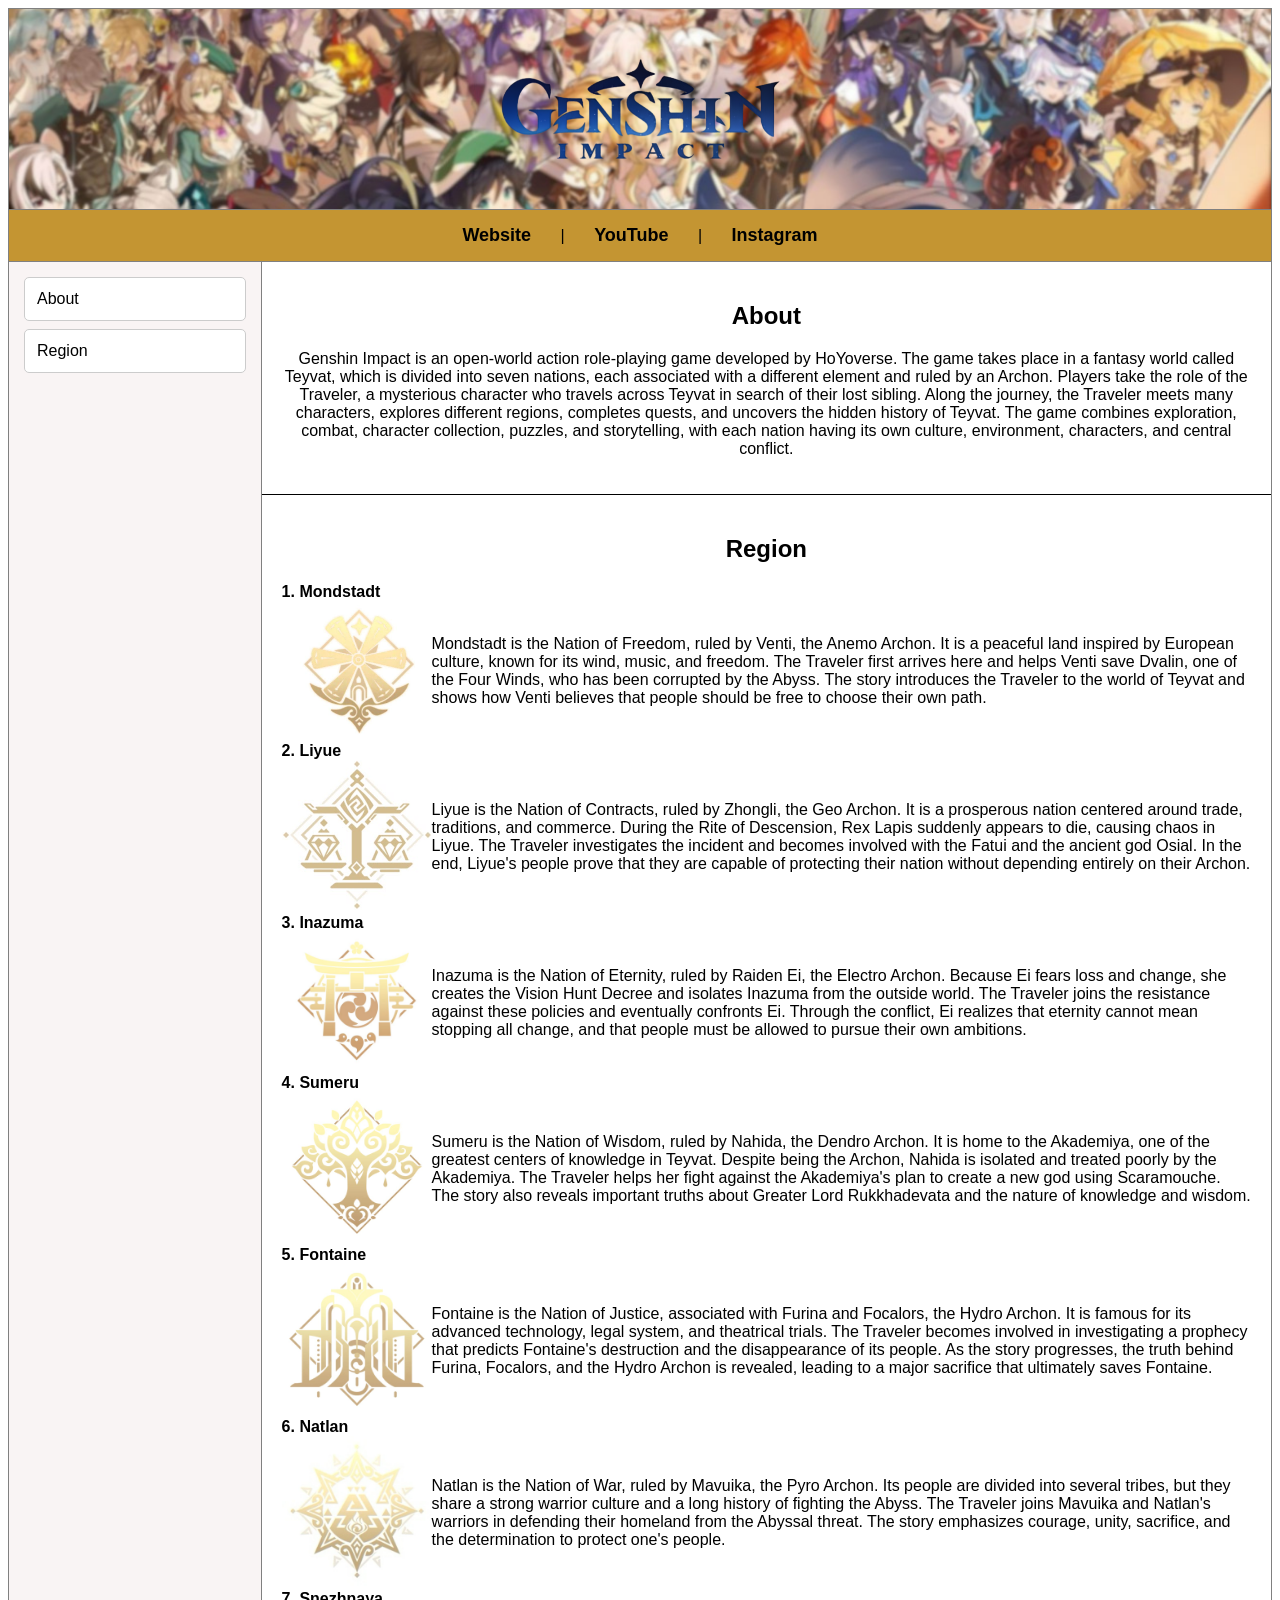
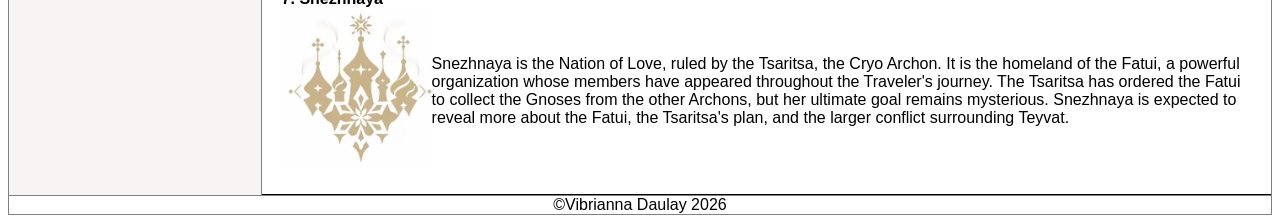
==== index.html @ b687a900 "Add files via upload" ====
<!DOCTYPE html>
<html lang="en">
<head>
    <meta charset="UTF-8">
    <meta name="viewport" content="width=device-width, initial-scale=1.0">
    <title>Tugas 1 Pemrograman Web</title>
    <style>
        body{font-family: Arial, Helvetica, sans-serif;}
        table {
            width: 100%;
            border-collapse: collapse;
        }

        td {
            padding: 0;
        }

        .header img {
            width: 100%;
            height: 200px;
            object-fit: cover;
            display: block;
        }

        .menu {
            background-color: #c49532;
            text-align: center;
            padding: 15px;
        }

        .menu a {
            color: #000000;
            text-decoration: none;
            font-weight: bold;
            margin: 0 25px;
            font-size: 18px;
        }

        .menu a:hover {
            color: #0062ff;
        }

        .sidebar {
            background-color: #f9f4f4;
            padding: 15px;
            vertical-align: top;
        }

        .sidebar h3 {
            text-align: center;
            margin-top: 0;
        }

        .sidebar a {
            display: block;
            padding: 12px;
            margin-bottom: 8px;
            color: black;
            text-decoration: none;
            background-color: white;
            border: 1px solid #cccccc;
            border-radius: 5px;
        }

        .sidebar a:hover {
            background-color: #dddddd;
        }

        ul {
            list-style-type: none;
            padding: 0;
            margin: 0;
        }

        .content {
            padding: 0;
            vertical-align: top;
        }

        .content-section {
            padding: 20px;
            border-bottom: 1px solid #000000;
        }

        .content-section h3 {
            margin-top: 0;
        }
    </style>
</head>

<body>
    <table border="1">

        <!-- header -->
        <tr>
            <td colspan="2" align="center" class="header">
                <img src="gambar/Untitled design (7).png" alt="Genshin chara" width="100%">
            </td>
        </tr>

        <!-- main menu -->
        <tr>
            <td colspan="2" align="center" class="menu">
                <a href ="https://genshin.hoyoverse.com">Website</a> |
                <a href ="https://www.youtube.com/@GenshinImpact">YouTube</a> |
                <a href="https://www.instagram.com/genshinimpact/">Instagram</a>
            </td>
        </tr>

        <!-- side bar -->
        <tr>
            <td width="20%" class="sidebar" valign="top">
                <ul>
                    <li><a href="#About">About</a></li>
                    <li><a href="#Region">Region</a></li>
                </ul>
            </td>

        <!-- content -->
            <td width="80%" class="content">
                <div class="content-section">
                <h2 id="About" align="center">About</h2>
                <p align="center">Genshin Impact is an open-world action role-playing game developed by HoYoverse.
                    The game takes place in a fantasy world called Teyvat, which is divided into seven nations,
                    each associated with a different element and ruled by an Archon. Players take the role of the Traveler,
                    a mysterious character who travels across Teyvat in search of their lost sibling. Along the journey,
                    the Traveler meets many characters, explores different regions, completes quests, and uncovers the hidden history of Teyvat.
                    The game combines exploration, combat, character collection, puzzles, and storytelling, with each nation having its own culture,
                    environment, characters, and central conflict.</p></div>

                <div class="content-section">
                <h2 id="Region" align="center">Region</h2>
                <table>
                    <tr><td colspan="2"><b>1. Mondstadt</b></td></tr>
                <tr><td><img src="gambar/mondstadt.jpeg" width="150"></td>
                <td>Mondstadt is the Nation of Freedom, ruled by Venti, the Anemo Archon. It is a peaceful land inspired by European culture, known for its wind, music, and freedom.
                The Traveler first arrives here and helps Venti save Dvalin, one of the Four Winds, who has been corrupted by the Abyss.
                The story introduces the Traveler to the world of Teyvat and shows how Venti believes that people should be free to choose their own path.</td></tr>
                    
                    <tr><td colspan="2"><b>2. Liyue</b></td></tr>
                <tr><td><img src="gambar/Discuss Everything About Genshin Impact Wiki ____.jpeg" width="150"></td>
                <td>Liyue is the Nation of Contracts, ruled by Zhongli, the Geo Archon. It is a prosperous nation centered around trade, traditions, and commerce. 
                During the Rite of Descension, Rex Lapis suddenly appears to die, causing chaos in Liyue. The Traveler investigates the incident and becomes involved with the Fatui and the ancient god Osial. 
                In the end, Liyue's people prove that they are capable of protecting their nation without depending entirely on their Archon.</td></tr>

                    <tr><td colspan="2"><b>3. Inazuma</b></td></tr>
                <tr><td><img src="gambar/Inazuma.jpeg" width="150"></td>
                <td>Inazuma is the Nation of Eternity, ruled by Raiden Ei, the Electro Archon. Because Ei fears loss and change, she creates the Vision Hunt Decree and isolates
                Inazuma from the outside world. The Traveler joins the resistance against these policies and eventually confronts Ei. Through the conflict, Ei realizes that eternity cannot mean stopping
                all change, and that people must be allowed to pursue their own ambitions.</td></tr>

                    <tr><td colspan="2"><b>4. Sumeru</b></td></tr>
                <tr><td><img src="gambar/Иконка Сумеру.jpeg" width="150"></td>
                <td>Sumeru is the Nation of Wisdom, ruled by Nahida, the Dendro Archon. It is home to the Akademiya, one of the greatest centers of knowledge in Teyvat. 
                Despite being the Archon, Nahida is isolated and treated poorly by the Akademiya. The Traveler helps her fight against the Akademiya's plan to create a new god using Scaramouche. 
                The story also reveals important truths about Greater Lord Rukkhadevata and the nature of knowledge and wisdom.</td></tr>

                    <tr><td colspan="2"><b>5. Fontaine</b></td></tr>
                <tr><td><img src="gambar/fontaine icon.jpeg" width="150"></td>
                <td>Fontaine is the Nation of Justice, associated with Furina and Focalors, the Hydro Archon. It is famous for its advanced technology, legal system, and theatrical trials. 
                The Traveler becomes involved in investigating a prophecy that predicts Fontaine's destruction and the disappearance of its people. As the story progresses, the truth behind Furina, Focalors, and 
                the Hydro Archon is revealed, leading to a major sacrifice that ultimately saves Fontaine.</td></tr>

                    <tr><td colspan="2"><b>6. Natlan</b></td></tr>
                <tr><td><img src="gambar/natlan icon.jpeg" width="150"></td>
                <td>Natlan is the Nation of War, ruled by Mavuika, the Pyro Archon. Its people are divided into several tribes, but they share a strong warrior culture and a long 
                history of fighting the Abyss. The Traveler joins Mavuika and Natlan's warriors in defending their homeland from the Abyssal threat. The story emphasizes courage, unity, sacrifice, and the determination 
                to protect one's people.</td></tr>

                    <tr><td colspan="2"><b>7. Snezhnaya</b></td></tr>
                <tr><td><img src="gambar/иконка снежной.jpeg" width="150"></td>
                <td>Snezhnaya is the Nation of Love, ruled by the Tsaritsa, the Cryo Archon. It is the homeland of the Fatui, a powerful organization whose members have appeared throughout the Traveler's journey.
                The Tsaritsa has ordered the Fatui to collect the Gnoses from the other Archons, but her ultimate goal remains mysterious. Snezhnaya is expected to reveal more about the Fatui, the Tsaritsa's plan, and the larger conflict
                surrounding Teyvat.</td></tr>
                </table></div>

        <!-- footer -->
         <tr>
            <td colspan="2" align="center">&copy;Vibrianna Daulay 2026</td>
        </tr>
    </table>
</body>
</html>
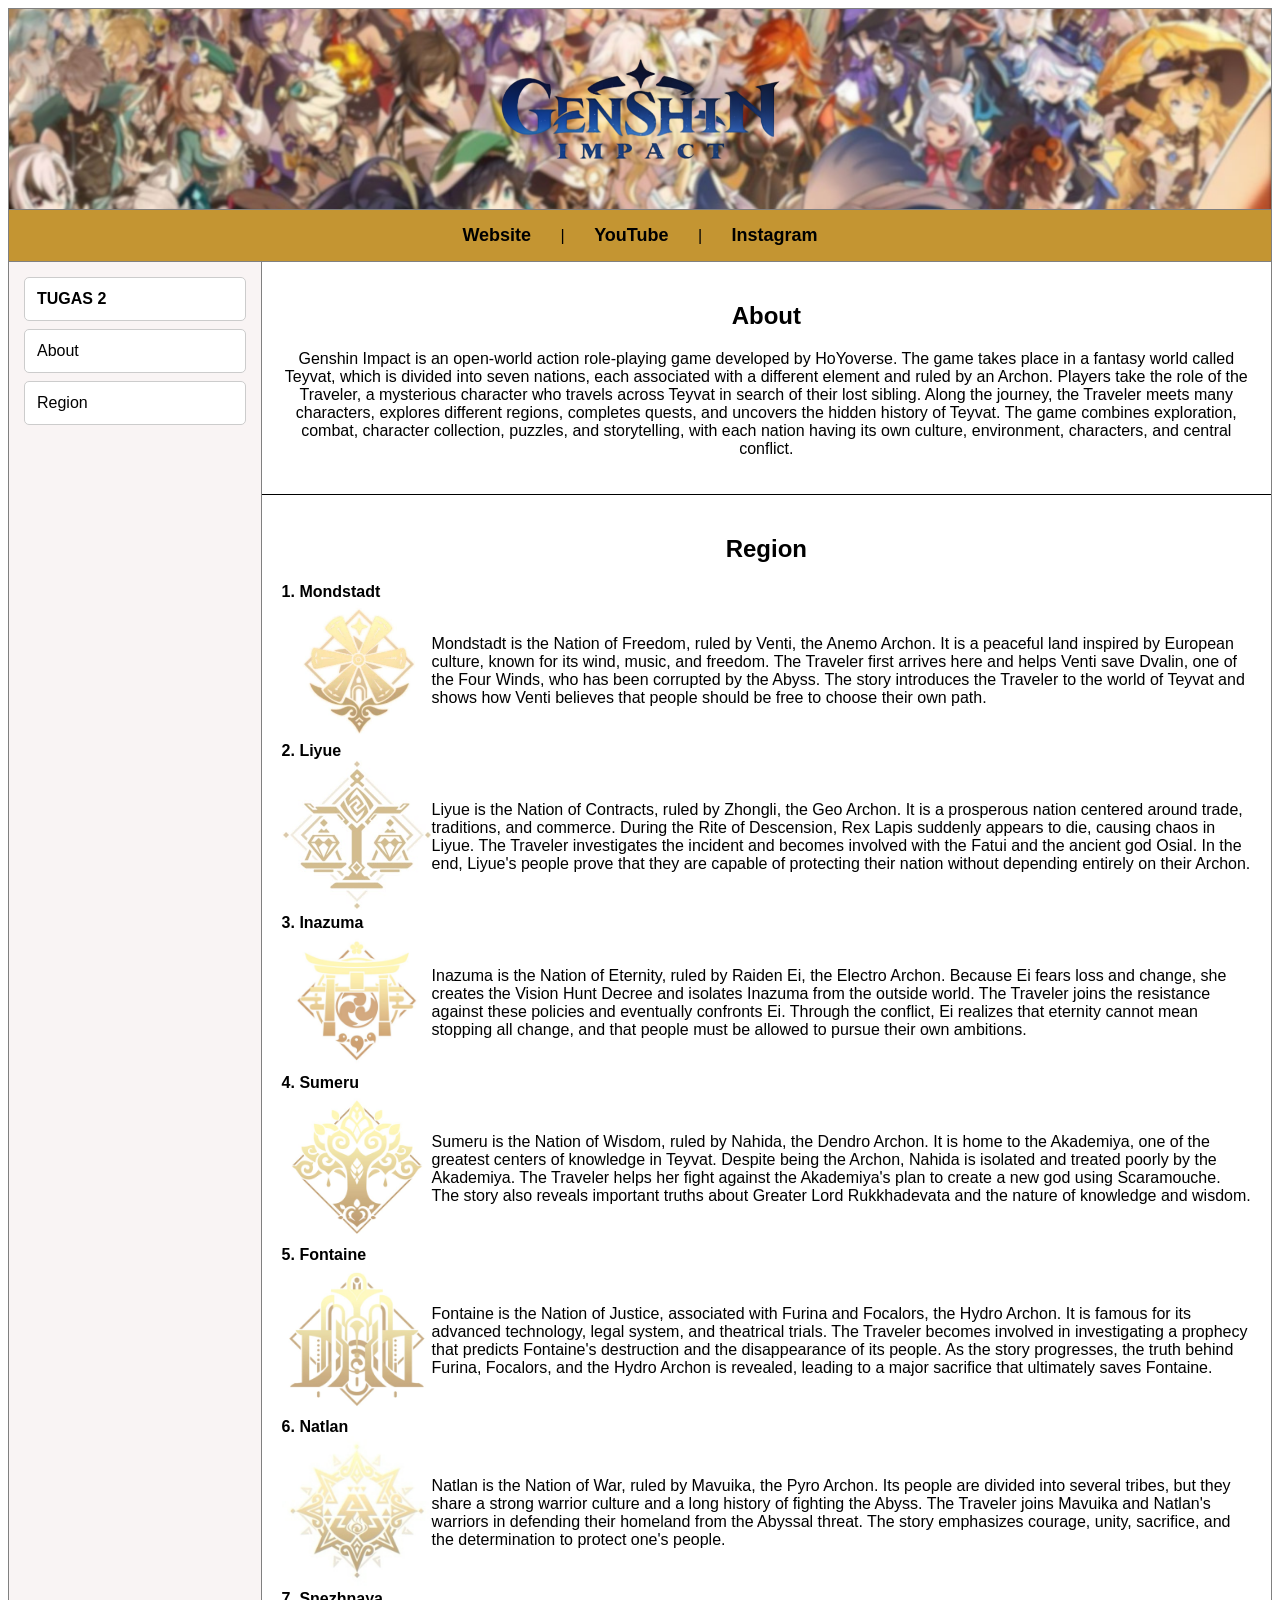
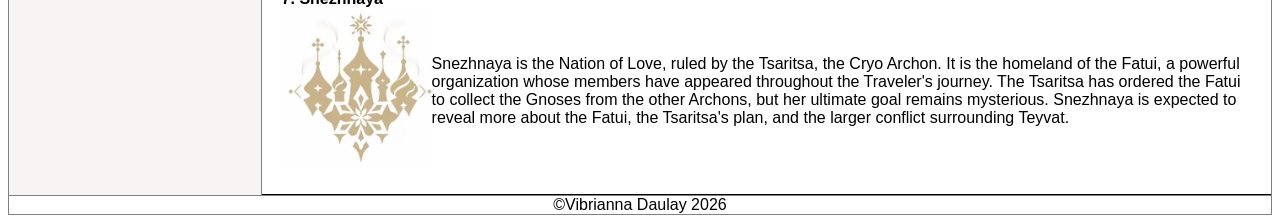
==== commit 69a301ee: "Update index.html" ====
--- a/index.html
+++ b/index.html
@@ -111,6 +111,7 @@
         <tr>
             <td width="20%" class="sidebar" valign="top">
                 <ul>
+                    <li><b><a href="tugas2.html">TUGAS 2</a></b></li>
                     <li><a href="#About">About</a></li>
                     <li><a href="#Region">Region</a></li>
                 </ul>
@@ -180,4 +181,4 @@
         </tr>
     </table>
 </body>
-</html>+</html>
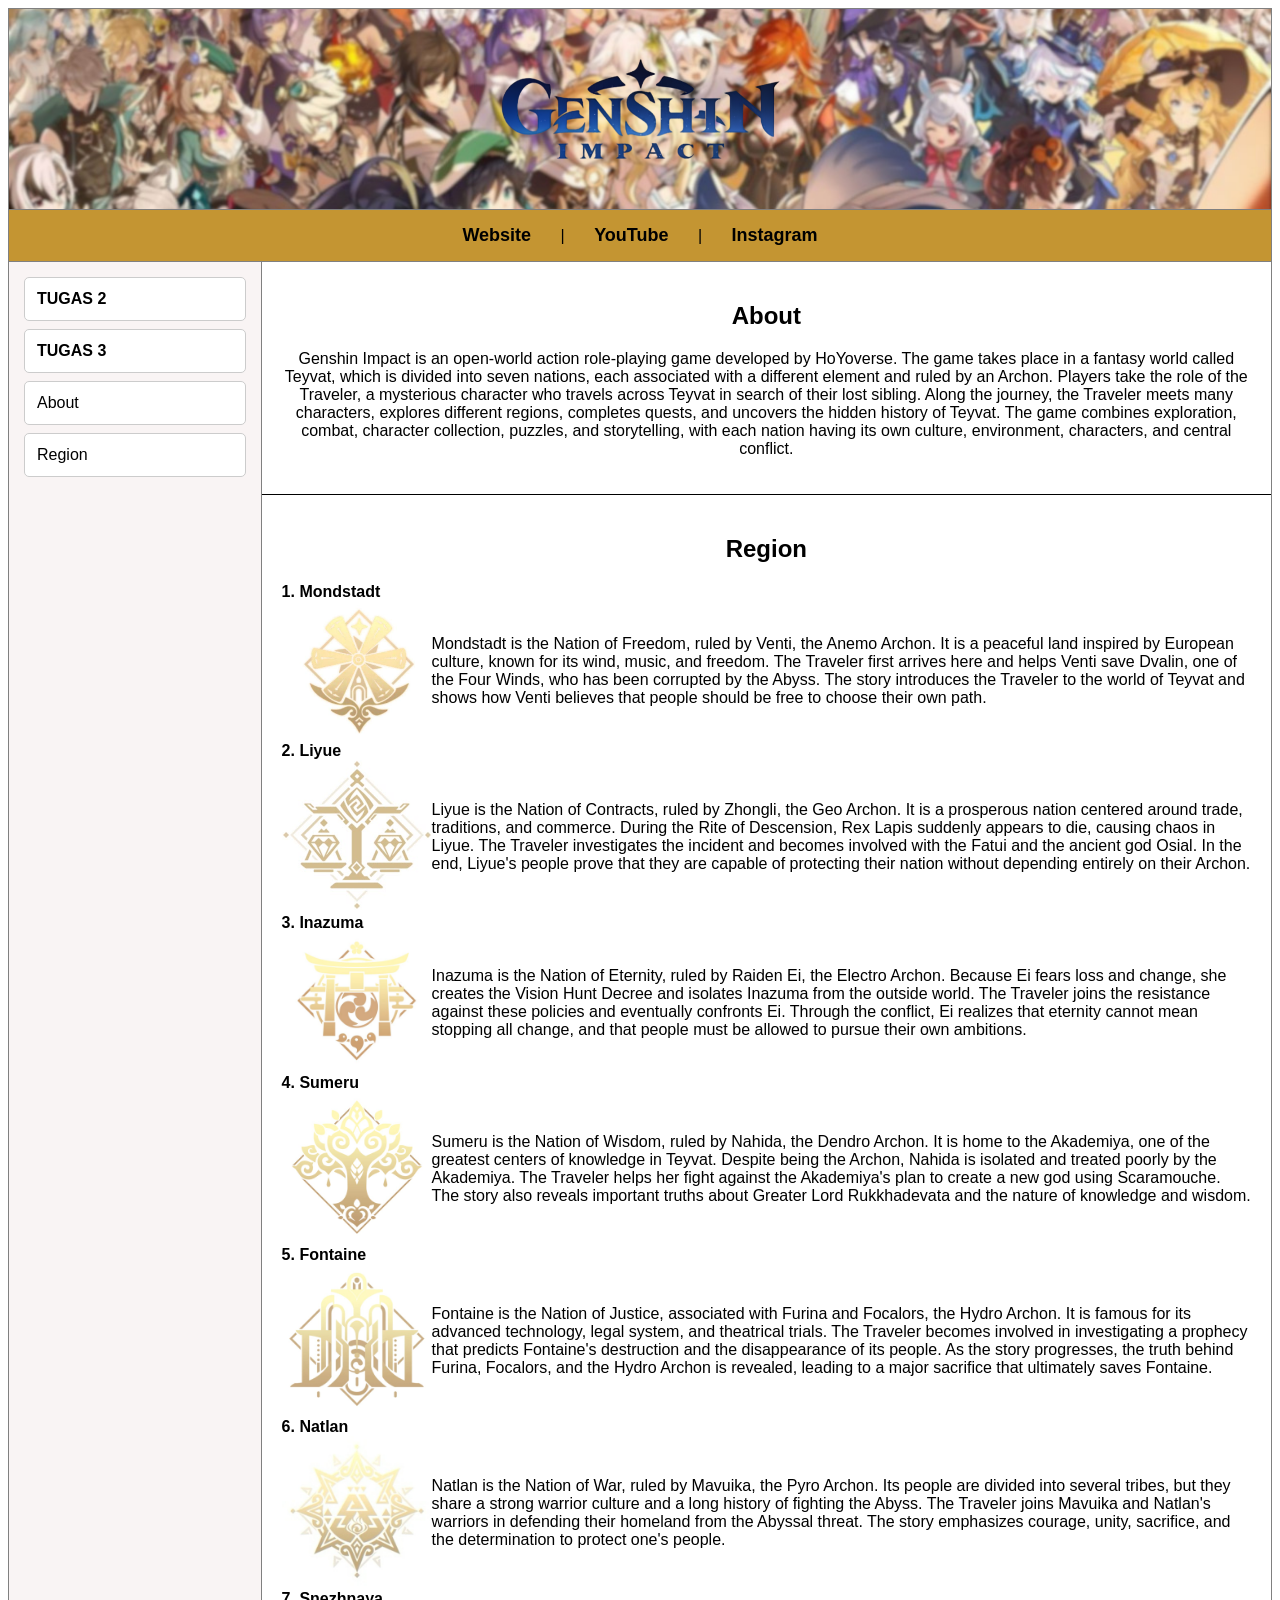
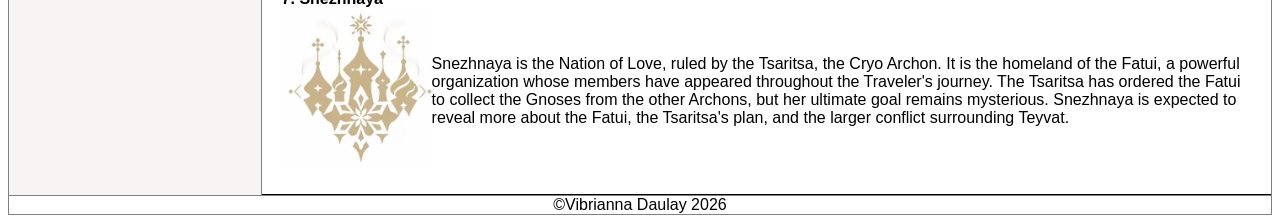
==== commit 2aa0f556: "Update index.html" ====
--- a/index.html
+++ b/index.html
@@ -112,6 +112,7 @@
             <td width="20%" class="sidebar" valign="top">
                 <ul>
                     <li><b><a href="tugas2.html">TUGAS 2</a></b></li>
+                    <li><b><a href="tugas3.html">TUGAS 3</a></b></li>
                     <li><a href="#About">About</a></li>
                     <li><a href="#Region">Region</a></li>
                 </ul>
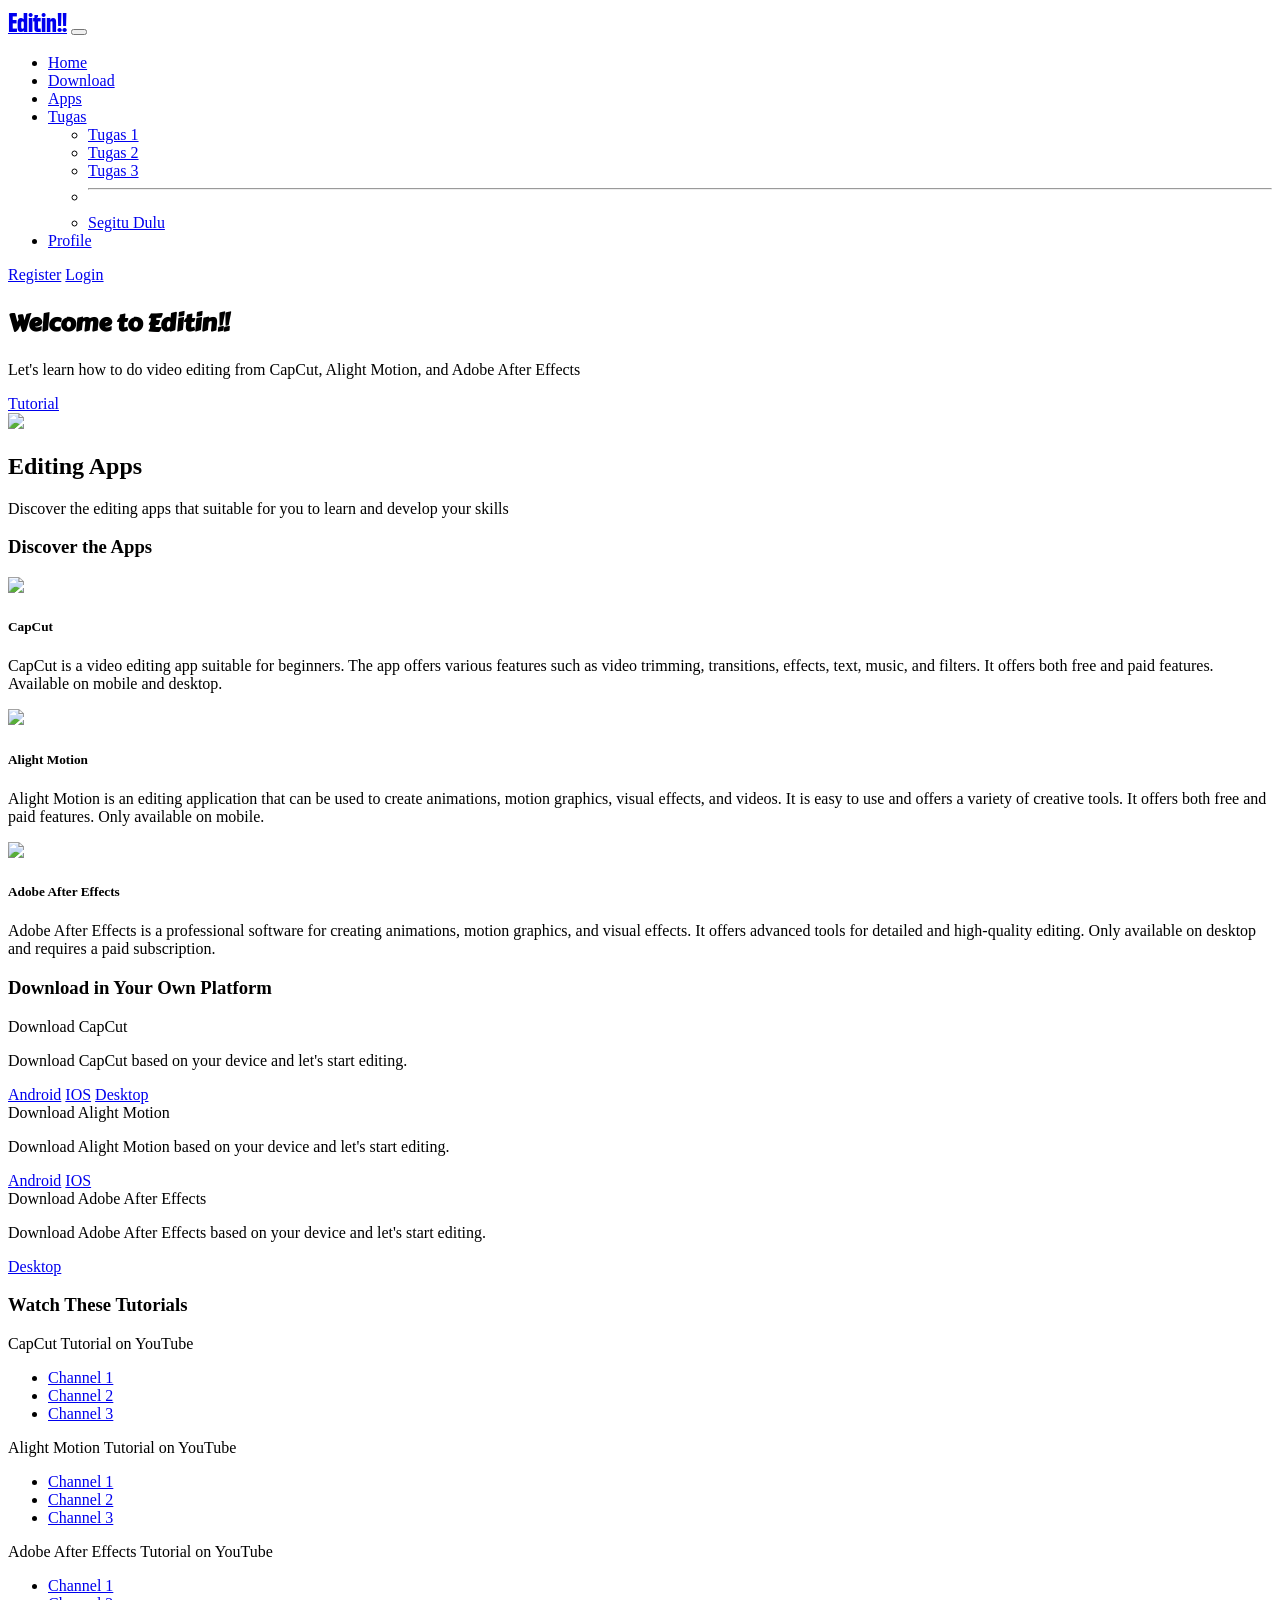
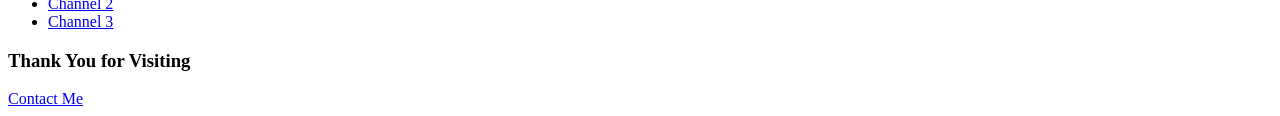
==== commit 2e68e097: "Update index.html" ====
--- a/index.html
+++ b/index.html
@@ -3,183 +3,227 @@
 <head>
     <meta charset="UTF-8">
     <meta name="viewport" content="width=device-width, initial-scale=1.0">
-    <title>Tugas 1 Pemrograman Web</title>
-    <style>
-        body{font-family: Arial, Helvetica, sans-serif;}
-        table {
-            width: 100%;
-            border-collapse: collapse;
-        }
-
-        td {
-            padding: 0;
-        }
-
-        .header img {
-            width: 100%;
-            height: 200px;
-            object-fit: cover;
-            display: block;
-        }
-
-        .menu {
-            background-color: #c49532;
-            text-align: center;
-            padding: 15px;
-        }
-
-        .menu a {
-            color: #000000;
-            text-decoration: none;
-            font-weight: bold;
-            margin: 0 25px;
-            font-size: 18px;
-        }
-
-        .menu a:hover {
-            color: #0062ff;
-        }
-
-        .sidebar {
-            background-color: #f9f4f4;
-            padding: 15px;
-            vertical-align: top;
-        }
-
-        .sidebar h3 {
-            text-align: center;
-            margin-top: 0;
-        }
-
-        .sidebar a {
-            display: block;
-            padding: 12px;
-            margin-bottom: 8px;
-            color: black;
-            text-decoration: none;
-            background-color: white;
-            border: 1px solid #cccccc;
-            border-radius: 5px;
-        }
-
-        .sidebar a:hover {
-            background-color: #dddddd;
-        }
-
-        ul {
-            list-style-type: none;
-            padding: 0;
-            margin: 0;
-        }
-
-        .content {
-            padding: 0;
-            vertical-align: top;
-        }
-
-        .content-section {
-            padding: 20px;
-            border-bottom: 1px solid #000000;
-        }
-
-        .content-section h3 {
-            margin-top: 0;
-        }
-    </style>
+    <title>Belajar Bootstrap</title>
+    <link rel="stylesheet" href="css/bootstrap.css">
+    <style>@import url('https://fonts.googleapis.com/css2?family=Boldonse&family=Carter+One&display=swap');</style>
 </head>
 
 <body>
-    <table border="1">
-
-        <!-- header -->
-        <tr>
-            <td colspan="2" align="center" class="header">
-                <img src="gambar/Untitled design (7).png" alt="Genshin chara" width="100%">
-            </td>
-        </tr>
-
-        <!-- main menu -->
-        <tr>
-            <td colspan="2" align="center" class="menu">
-                <a href ="https://genshin.hoyoverse.com">Website</a> |
-                <a href ="https://www.youtube.com/@GenshinImpact">YouTube</a> |
-                <a href="https://www.instagram.com/genshinimpact/">Instagram</a>
-            </td>
-        </tr>
-
-        <!-- side bar -->
-        <tr>
-            <td width="20%" class="sidebar" valign="top">
-                <ul>
-                    <li><b><a href="tugas2.html">TUGAS 2</a></b></li>
-                    <li><b><a href="tugas3.html">TUGAS 3</a></b></li>
-                    <li><a href="#About">About</a></li>
-                    <li><a href="#Region">Region</a></li>
-                </ul>
-            </td>
-
-        <!-- content -->
-            <td width="80%" class="content">
-                <div class="content-section">
-                <h2 id="About" align="center">About</h2>
-                <p align="center">Genshin Impact is an open-world action role-playing game developed by HoYoverse.
-                    The game takes place in a fantasy world called Teyvat, which is divided into seven nations,
-                    each associated with a different element and ruled by an Archon. Players take the role of the Traveler,
-                    a mysterious character who travels across Teyvat in search of their lost sibling. Along the journey,
-                    the Traveler meets many characters, explores different regions, completes quests, and uncovers the hidden history of Teyvat.
-                    The game combines exploration, combat, character collection, puzzles, and storytelling, with each nation having its own culture,
-                    environment, characters, and central conflict.</p></div>
-
-                <div class="content-section">
-                <h2 id="Region" align="center">Region</h2>
-                <table>
-                    <tr><td colspan="2"><b>1. Mondstadt</b></td></tr>
-                <tr><td><img src="gambar/mondstadt.jpeg" width="150"></td>
-                <td>Mondstadt is the Nation of Freedom, ruled by Venti, the Anemo Archon. It is a peaceful land inspired by European culture, known for its wind, music, and freedom.
-                The Traveler first arrives here and helps Venti save Dvalin, one of the Four Winds, who has been corrupted by the Abyss.
-                The story introduces the Traveler to the world of Teyvat and shows how Venti believes that people should be free to choose their own path.</td></tr>
-                    
-                    <tr><td colspan="2"><b>2. Liyue</b></td></tr>
-                <tr><td><img src="gambar/Discuss Everything About Genshin Impact Wiki ____.jpeg" width="150"></td>
-                <td>Liyue is the Nation of Contracts, ruled by Zhongli, the Geo Archon. It is a prosperous nation centered around trade, traditions, and commerce. 
-                During the Rite of Descension, Rex Lapis suddenly appears to die, causing chaos in Liyue. The Traveler investigates the incident and becomes involved with the Fatui and the ancient god Osial. 
-                In the end, Liyue's people prove that they are capable of protecting their nation without depending entirely on their Archon.</td></tr>
-
-                    <tr><td colspan="2"><b>3. Inazuma</b></td></tr>
-                <tr><td><img src="gambar/Inazuma.jpeg" width="150"></td>
-                <td>Inazuma is the Nation of Eternity, ruled by Raiden Ei, the Electro Archon. Because Ei fears loss and change, she creates the Vision Hunt Decree and isolates
-                Inazuma from the outside world. The Traveler joins the resistance against these policies and eventually confronts Ei. Through the conflict, Ei realizes that eternity cannot mean stopping
-                all change, and that people must be allowed to pursue their own ambitions.</td></tr>
-
-                    <tr><td colspan="2"><b>4. Sumeru</b></td></tr>
-                <tr><td><img src="gambar/Иконка Сумеру.jpeg" width="150"></td>
-                <td>Sumeru is the Nation of Wisdom, ruled by Nahida, the Dendro Archon. It is home to the Akademiya, one of the greatest centers of knowledge in Teyvat. 
-                Despite being the Archon, Nahida is isolated and treated poorly by the Akademiya. The Traveler helps her fight against the Akademiya's plan to create a new god using Scaramouche. 
-                The story also reveals important truths about Greater Lord Rukkhadevata and the nature of knowledge and wisdom.</td></tr>
-
-                    <tr><td colspan="2"><b>5. Fontaine</b></td></tr>
-                <tr><td><img src="gambar/fontaine icon.jpeg" width="150"></td>
-                <td>Fontaine is the Nation of Justice, associated with Furina and Focalors, the Hydro Archon. It is famous for its advanced technology, legal system, and theatrical trials. 
-                The Traveler becomes involved in investigating a prophecy that predicts Fontaine's destruction and the disappearance of its people. As the story progresses, the truth behind Furina, Focalors, and 
-                the Hydro Archon is revealed, leading to a major sacrifice that ultimately saves Fontaine.</td></tr>
-
-                    <tr><td colspan="2"><b>6. Natlan</b></td></tr>
-                <tr><td><img src="gambar/natlan icon.jpeg" width="150"></td>
-                <td>Natlan is the Nation of War, ruled by Mavuika, the Pyro Archon. Its people are divided into several tribes, but they share a strong warrior culture and a long 
-                history of fighting the Abyss. The Traveler joins Mavuika and Natlan's warriors in defending their homeland from the Abyssal threat. The story emphasizes courage, unity, sacrifice, and the determination 
-                to protect one's people.</td></tr>
-
-                    <tr><td colspan="2"><b>7. Snezhnaya</b></td></tr>
-                <tr><td><img src="gambar/иконка снежной.jpeg" width="150"></td>
-                <td>Snezhnaya is the Nation of Love, ruled by the Tsaritsa, the Cryo Archon. It is the homeland of the Fatui, a powerful organization whose members have appeared throughout the Traveler's journey.
-                The Tsaritsa has ordered the Fatui to collect the Gnoses from the other Archons, but her ultimate goal remains mysterious. Snezhnaya is expected to reveal more about the Fatui, the Tsaritsa's plan, and the larger conflict
-                surrounding Teyvat.</td></tr>
-                </table></div>
-
-        <!-- footer -->
-         <tr>
-            <td colspan="2" align="center">&copy;Vibrianna Daulay 2026</td>
-        </tr>
-    </table>
+    <!-- Navbar -->
+  <nav class="navbar navbar-expand-lg bg-body-tertiary">
+
+    <div class="container-fluid" id="logo">
+    <a class="navbar-brand" href="/" style="font-family: 'Boldonse', cursive;">Editin!!</a>
+    <button class="navbar-toggler" type="button" data-bs-toggle="collapse" data-bs-target="#navbarSupportedContent" aria-controls="navbarSupportedContent" aria-expanded="false" aria-label="Toggle navigation">
+      <span class="navbar-toggler-icon"></span>
+    </button>
+   
+    <div class="collapse navbar-collapse" id="navbarSupportedContent">
+      <ul class="navbar-nav ms-auto mb-2 mb-lg-0">
+
+        <li class="nav-item">
+          <a class="nav-link active" aria-current="page" href="#home">Home</a>
+        </li>
+
+        <li class="nav-item">
+          <a class="nav-link active" aria-current="page" href="#download">Download</a>
+        </li>
+
+        <li class="nav-item">
+          <a class="nav-link active" aria-current="page" href="#aplikasi">Apps</a>
+        </li>
+
+        <li class="nav-item dropdown">
+          <a class="nav-link dropdown-toggle" href="#" role="button" data-bs-toggle="dropdown" aria-expanded="false">Tugas</a>
+            <ul class="dropdown-menu">
+            <li><a class="dropdown-item" href="tugas1.html">Tugas 1</a></li>
+            <li><a class="dropdown-item" href="tugas2.html">Tugas 2</a></li>
+            <li><a class="dropdown-item" href="tugas3.html">Tugas 3</a></li>
+            <li><hr class="dropdown-divider"></li>
+            <li><a class="dropdown-item" href="#">Segitu Dulu</a></li>
+            </ul>
+        </li>
+
+        <li class="nav-item">
+          <a class="nav-link active" aria-current="page" href="https://www.instagram.com/vbrnn__">Profile</a>
+        </li>
+      </ul>
+      
+      <div class="d-flex">
+        <a href="#" class="btn btn-outline-success me-2">Register</a>
+        <a href="#" class="btn btn-primary">Login</a>
+      </div>
+    </div>
+    </div>
+  </nav>
+
+    <!-- Home -->
+    <section>
+    <div class="container my-3 py-2" id="home">
+        <div class="row my-6">
+            <div class="col align-self-center">
+                <h1 style="font-family: 'Carter One', cursive;"> Welcome to Editin!!</h1>
+                <p>Let's learn how to do video editing from CapCut, Alight Motion, and Adobe After Effects</p>
+                <a href="#tutorial" class="btn btn-success">Tutorial</a>
+            </div>
+            <div class="col d-none d-md-block">
+                <img src="gambar/70509550411079826.jpe" class="img-fluid mx-auto" style="max-width: 600px;">
+            </div>
+        </div>
+    </div>
+    </section>
+
+
+    <!-- Apps -->
+    <section id="aplikasi">
+        <div class="container">
+            <div class="text-center mb-5">
+                <h2>Editing Apps</h2>
+                <p>Discover the editing apps that suitable for you to learn and develop your skills</p>
+            </div>
+
+      <h3 class="mb-2">Discover the Apps</h3>
+      <div class="row g-4">
+
+         <div class="col-12 col-md-4 d-flex justify-content-center">
+            <div class="card h-100">
+                  <img src="gambar/Untitled design (8).png" class="card-img-top" style="width: 92%; align-self: center;">
+                <div class="card-body">
+                  <h5 class="card-title">CapCut</h5>
+                  <p class="card-text">CapCut is a video editing app suitable for beginners. The app offers various features such as video trimming, transitions, effects, text, music, and filters. It offers both free and paid features. Available on mobile and desktop.</p>
+                </div>
+            </div>    
+          </div>
+
+          <div class="col-12 col-md-4 d-flex justify-content-center">
+            <div class="card h-100">
+                <img src="gambar/Alight Motion.jpe" class="card-img-top" style="width: 90%; align-self: center;">
+              <div class="card-body">
+                <h5 class="card-title">Alight Motion</h5>
+                <p class="card-text">Alight Motion is an editing application that can be used to create animations, motion graphics, visual effects, and videos. It is easy to use and offers a variety of creative tools. It offers both free and paid features. Only available on mobile.</p>
+              </div>
+            </div>
+          </div>
+
+          <div class="col-12 col-md-4 d-flex justify-content-center">
+            <div class="card h-100">
+                <img src="gambar/Adobe After Effects Logo PNG Vector (AI) Free Download.jpe" class="card-img-top" style="width: 90%; align-self: center;">
+              <div class="card-body">
+                <h5 class="card-title">Adobe After Effects</h5>
+                <p class="card-text">Adobe After Effects is a professional software for creating animations, motion graphics, and visual effects. It offers advanced tools for detailed and high-quality editing. Only available on desktop and requires a paid subscription.</p>
+              </div>
+            </div>
+          </div>
+
+        </div>
+      </div>
+    </section>
+
+
+    <!-- Download -->
+    <section id="download">
+        <div class="container">
+
+      <h3 class="mt-5 mb-2">Download in Your Own Platform</h3>
+      <div class="row g-4">
+
+        <div class="col-12 col-md-4">
+          <div class="card">
+            <div class="card-header">Download CapCut</div>
+              <div class="card-body">
+                <p class="card-text">Download CapCut based on your device and let's start editing.</p>
+                <a href="https://play.google.com/store/apps/details?id=com.lemon.lvoverseas&pcampaignid=web_share" class="btn btn-success">Android</a>
+                <a href="https://apps.apple.com/id/app/capcut-editor-foto-video/id1500855883?l=id" class="btn btn-success">IOS</a>
+                <a href="https://www.capcut.com/id-id/tools/desktop-video-editor" class="btn btn-success">Desktop</a>
+              </div>
+          </div>
+        </div>
+
+        <div class="col-12 col-md-4">
+          <div class="card">
+            <div class="card-header">Download Alight Motion</div>
+              <div class="card-body">
+                <p class="card-text">Download Alight Motion based on your device and let's start editing.</p>
+                <a href="https://play.google.com/store/apps/details?id=com.alightcreative.motion&pcampaignid=web_share" class="btn btn-success">Android</a>
+                <a href="https://apps.apple.com/us/app/alight-motion/id1459833443" class="btn btn-success">IOS</a>
+              </div>
+          </div>
+        </div>
+
+        <div class="col-12 col-md-4">
+          <div class="card">
+            <div class="card-header">Download Adobe After Effects</div>
+              <div class="card-body">
+                <p class="card-text">Download Adobe After Effects based on your device and let's start editing.</p>
+                <a href="https://www.adobe.com/products/aftereffects/free-trial-download.html" class="btn btn-success">Desktop</a>
+              </div>
+          </div>
+        </div>
+
+        </div>
+      </div>
+    </section>
+
+
+    <!-- Tutorial -->
+    <section id="tutorial">
+        <div class="container">
+        
+      <h3 class="mt-5 mb-2">Watch These Tutorials</h3>
+      <div class="row g-4">
+
+        <div class="col-12 col-md-4">
+          <div class="card">
+            <div class="card-header text-bg-dark">CapCut Tutorial on YouTube</div>
+            <ul class="list-group list-group-flush">
+              <li class="list-group-item"><a class="text-dark fw-bold link-offset-2 link-underline link-underline-opacity-0" href="https://www.youtube.com/@Exal.Visuals">Channel 1</a></li>
+              <li class="list-group-item"><a class="text-dark fw-bold link-offset-2 link-underline link-underline-opacity-0" href="https://www.youtube.com/@vida_editz">Channel 2</a></li>
+              <li class="list-group-item"><a class="text-dark fw-bold link-offset-2 link-underline link-underline-opacity-0" href="https://www.youtube.com/@EditingVideoCepat">Channel 3</a></li>
+            </ul>
+          </div>
+        </div>
+
+        <div class="col-12 col-md-4">
+          <div class="card">
+            <div class="card-header text-bg-dark">Alight Motion Tutorial on YouTube</div>
+            <ul class="list-group list-group-flush">
+              <li class="list-group-item"><a class="text-dark fw-bold link-offset-2 link-underline link-underline-opacity-0" href="https://www.youtube.com/@Womzyfilms">Channel 1</a></li>
+              <li class="list-group-item"><a class="text-dark fw-bold link-offset-2 link-underline link-underline-opacity-0" href="https://www.youtube.com/@Exal.Visuals">Channel 2</a></li>
+              <li class="list-group-item"><a class="text-dark fw-bold link-offset-2 link-underline link-underline-opacity-0" href="https://www.youtube.com/@batmansolosall">Channel 3</a></li>
+            </ul>
+          </div>
+        </div>
+
+        <div class="col-12 col-md-4">
+          <div class="card">
+            <div class="card-header text-bg-dark">Adobe After Effects Tutorial on YouTube</div>
+            <ul class="list-group list-group-flush">
+              <li class="list-group-item"><a class="text-dark fw-bold link-offset-2 link-underline link-underline-opacity-0" href="https://www.youtube.com/@AfterEffectsBasics">Channel 1</a></li>
+              <li class="list-group-item"><a class="text-dark fw-bold link-offset-2 link-underline link-underline-opacity-0" href="https://www.youtube.com/@Tozel.">Channel 2</a></li>
+              <li class="list-group-item"><a class="text-dark fw-bold link-offset-2 link-underline link-underline-opacity-0" href="https://www.youtube.com/@MotionNations">Channel 3</a></li>
+            </ul>
+          </div>
+        </div>
+      
+        </div>
+      </div>
+     </section>
+
+     <footer class="bg-dark text-light py-3 mt-3">
+      <div class="container">
+        <div class="row align-items-center">
+          <div class="col">
+            <div class="text-center">
+              
+            <h3>Thank You for Visiting</h3>
+            <a class="link-secondary link-offset-2 link-underline-opacity-25 link-underline-opacity-100-hover" href="https://wa.me/6285297016101">Contact Me</a>
+            </div>
+          </div>
+        </div>
+      </div>
+     </footer>
+
+     <!-- Script -->
+    <script src="js/bootstrap.bundle.js"></script>
 </body>
 </html>
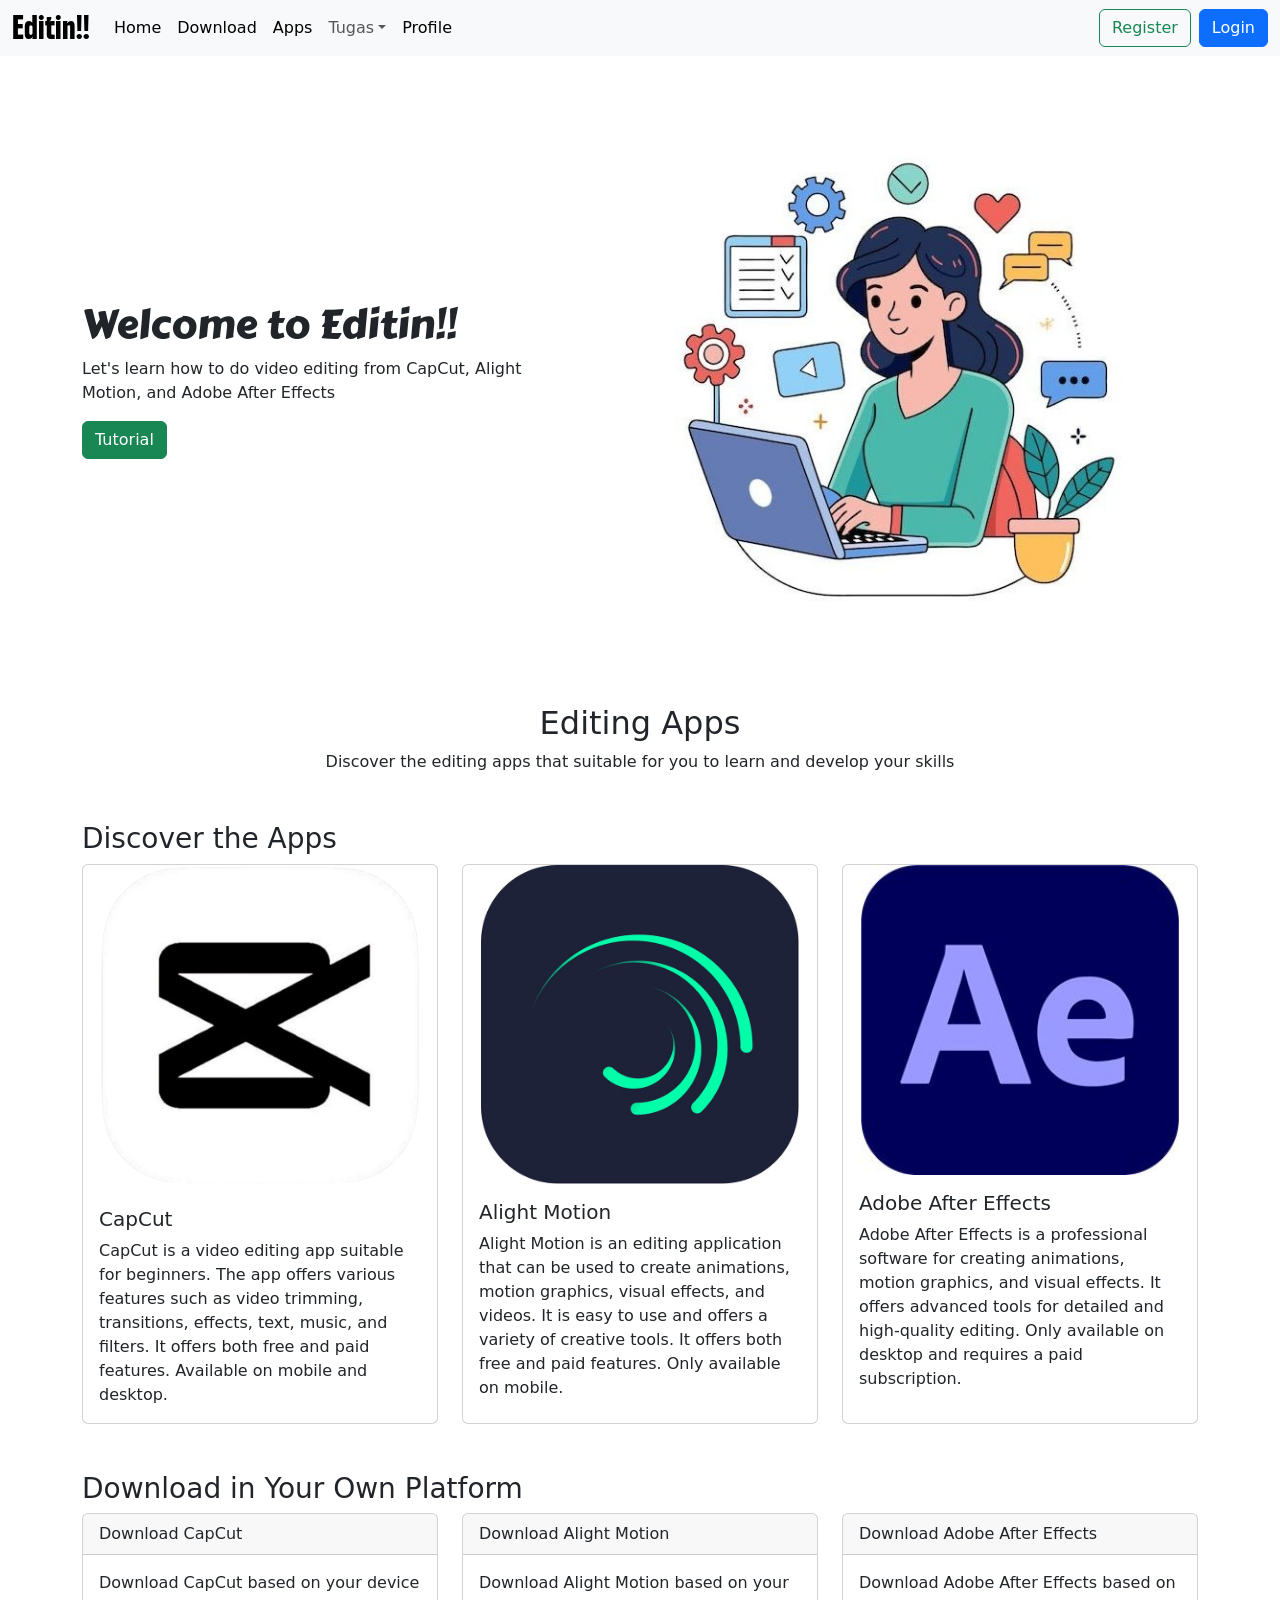
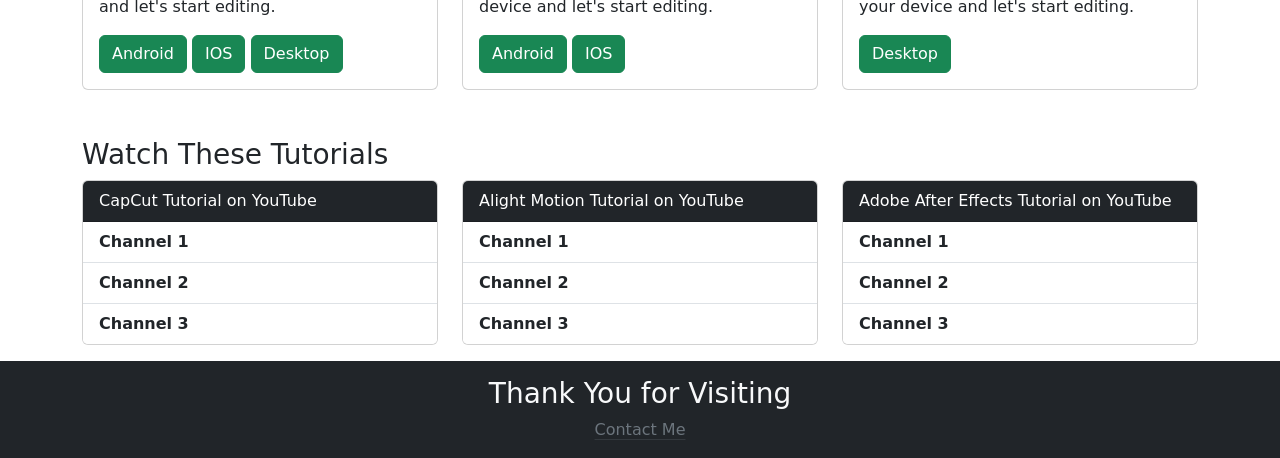
==== commit 5b19cb37: "Update index.html" ====
--- a/index.html
+++ b/index.html
@@ -19,7 +19,7 @@
     </button>
    
     <div class="collapse navbar-collapse" id="navbarSupportedContent">
-      <ul class="navbar-nav ms-auto mb-2 mb-lg-0">
+      <ul class="navbar-nav me-auto mb-2 mb-lg-0">
 
         <li class="nav-item">
           <a class="nav-link active" aria-current="page" href="#home">Home</a>
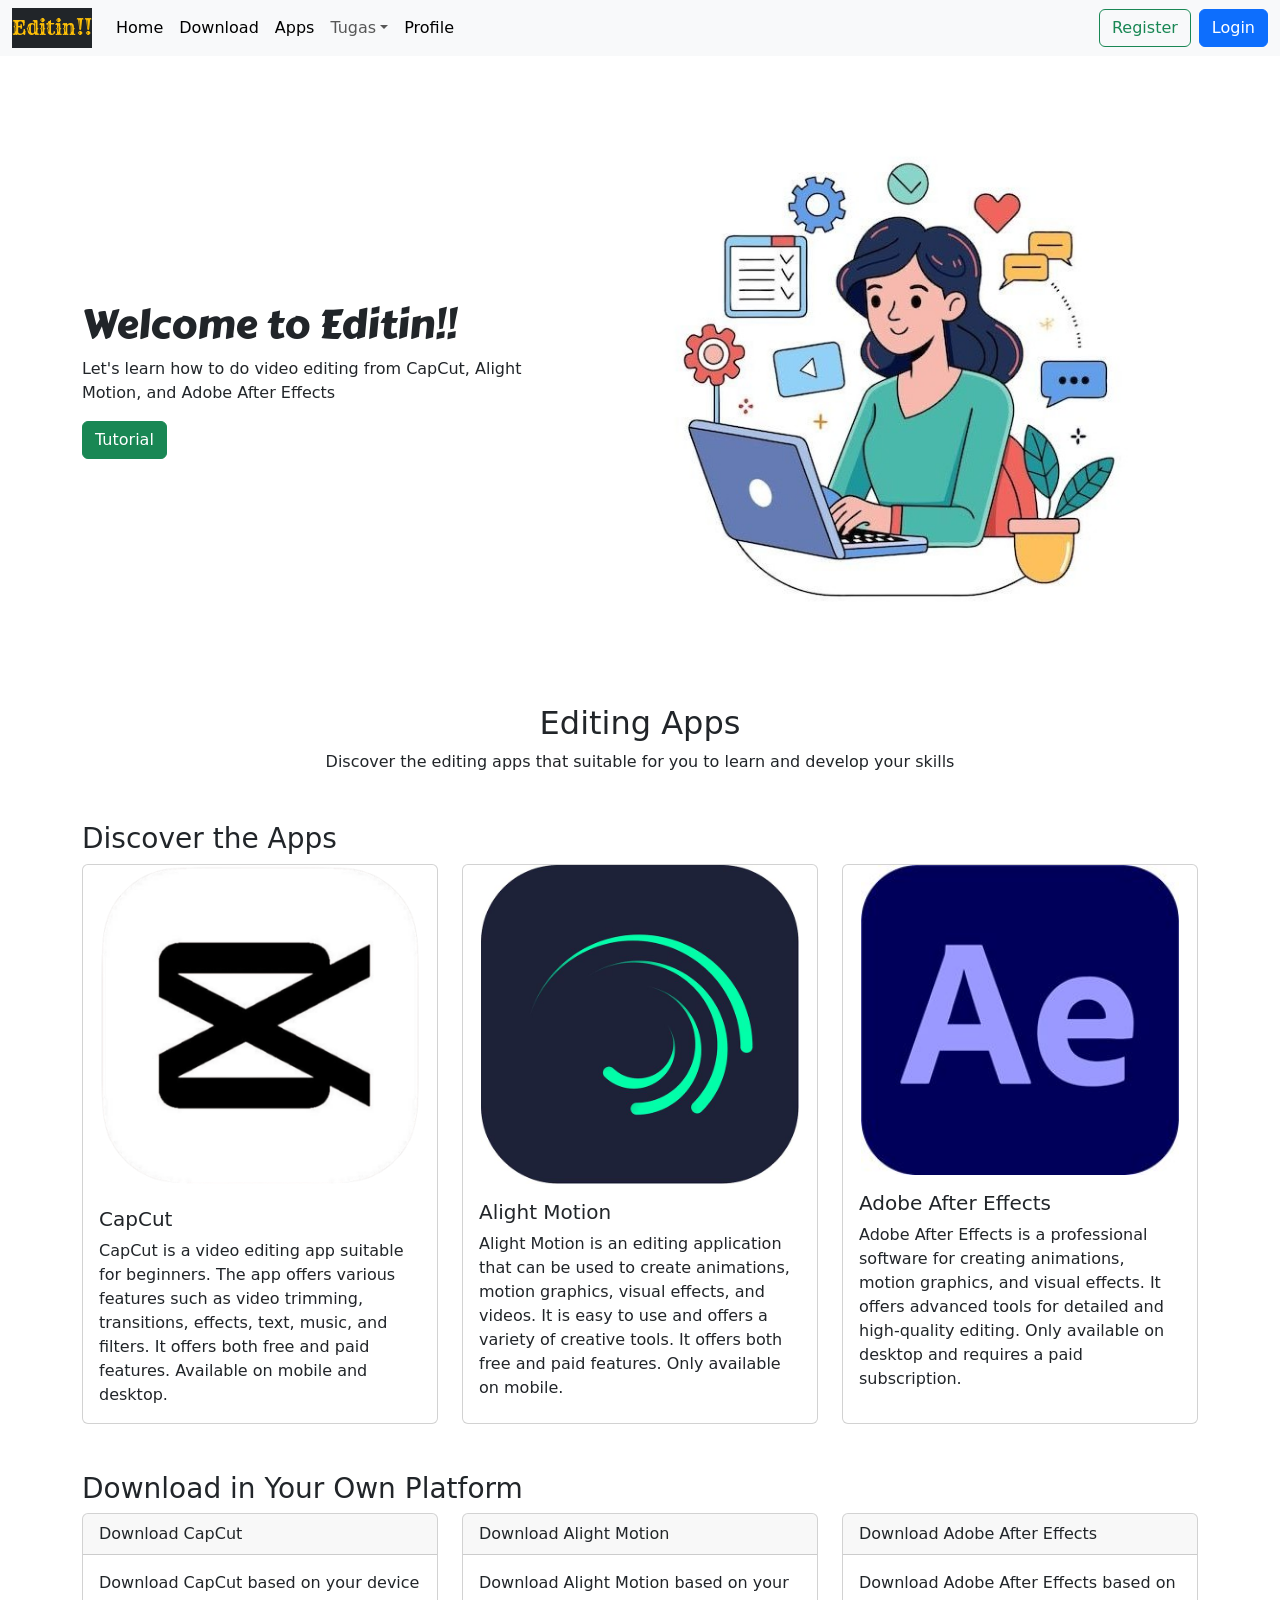
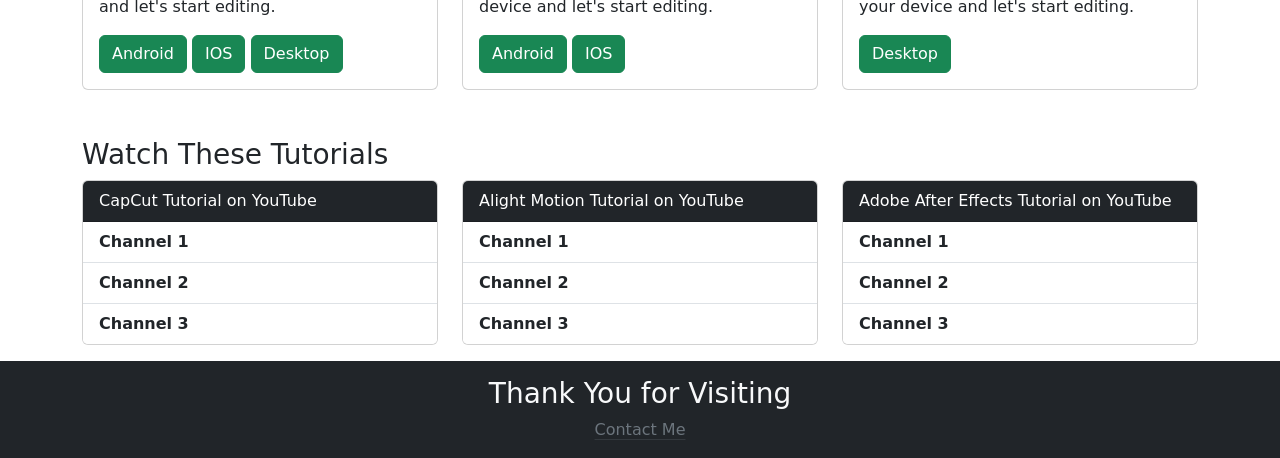
==== commit a72656af: "Update index.html" ====
--- a/index.html
+++ b/index.html
@@ -5,7 +5,7 @@
     <meta name="viewport" content="width=device-width, initial-scale=1.0">
     <title>Belajar Bootstrap</title>
     <link rel="stylesheet" href="css/bootstrap.css">
-    <style>@import url('https://fonts.googleapis.com/css2?family=Boldonse&family=Carter+One&display=swap');</style>
+    <style>@import url('https://fonts.googleapis.com/css2?family=Carter+One&family=Rye&display=swap');</style>
 </head>
 
 <body>
@@ -13,7 +13,7 @@
   <nav class="navbar navbar-expand-lg bg-body-tertiary">
 
     <div class="container-fluid" id="logo">
-    <a class="navbar-brand" href="/" style="font-family: 'Boldonse', cursive;">Editin!!</a>
+    <a class="navbar-brand text-warning bg-dark" href="/" style="font-family: 'Rye', cursive;">Editin!!</a>
     <button class="navbar-toggler" type="button" data-bs-toggle="collapse" data-bs-target="#navbarSupportedContent" aria-controls="navbarSupportedContent" aria-expanded="false" aria-label="Toggle navigation">
       <span class="navbar-toggler-icon"></span>
     </button>
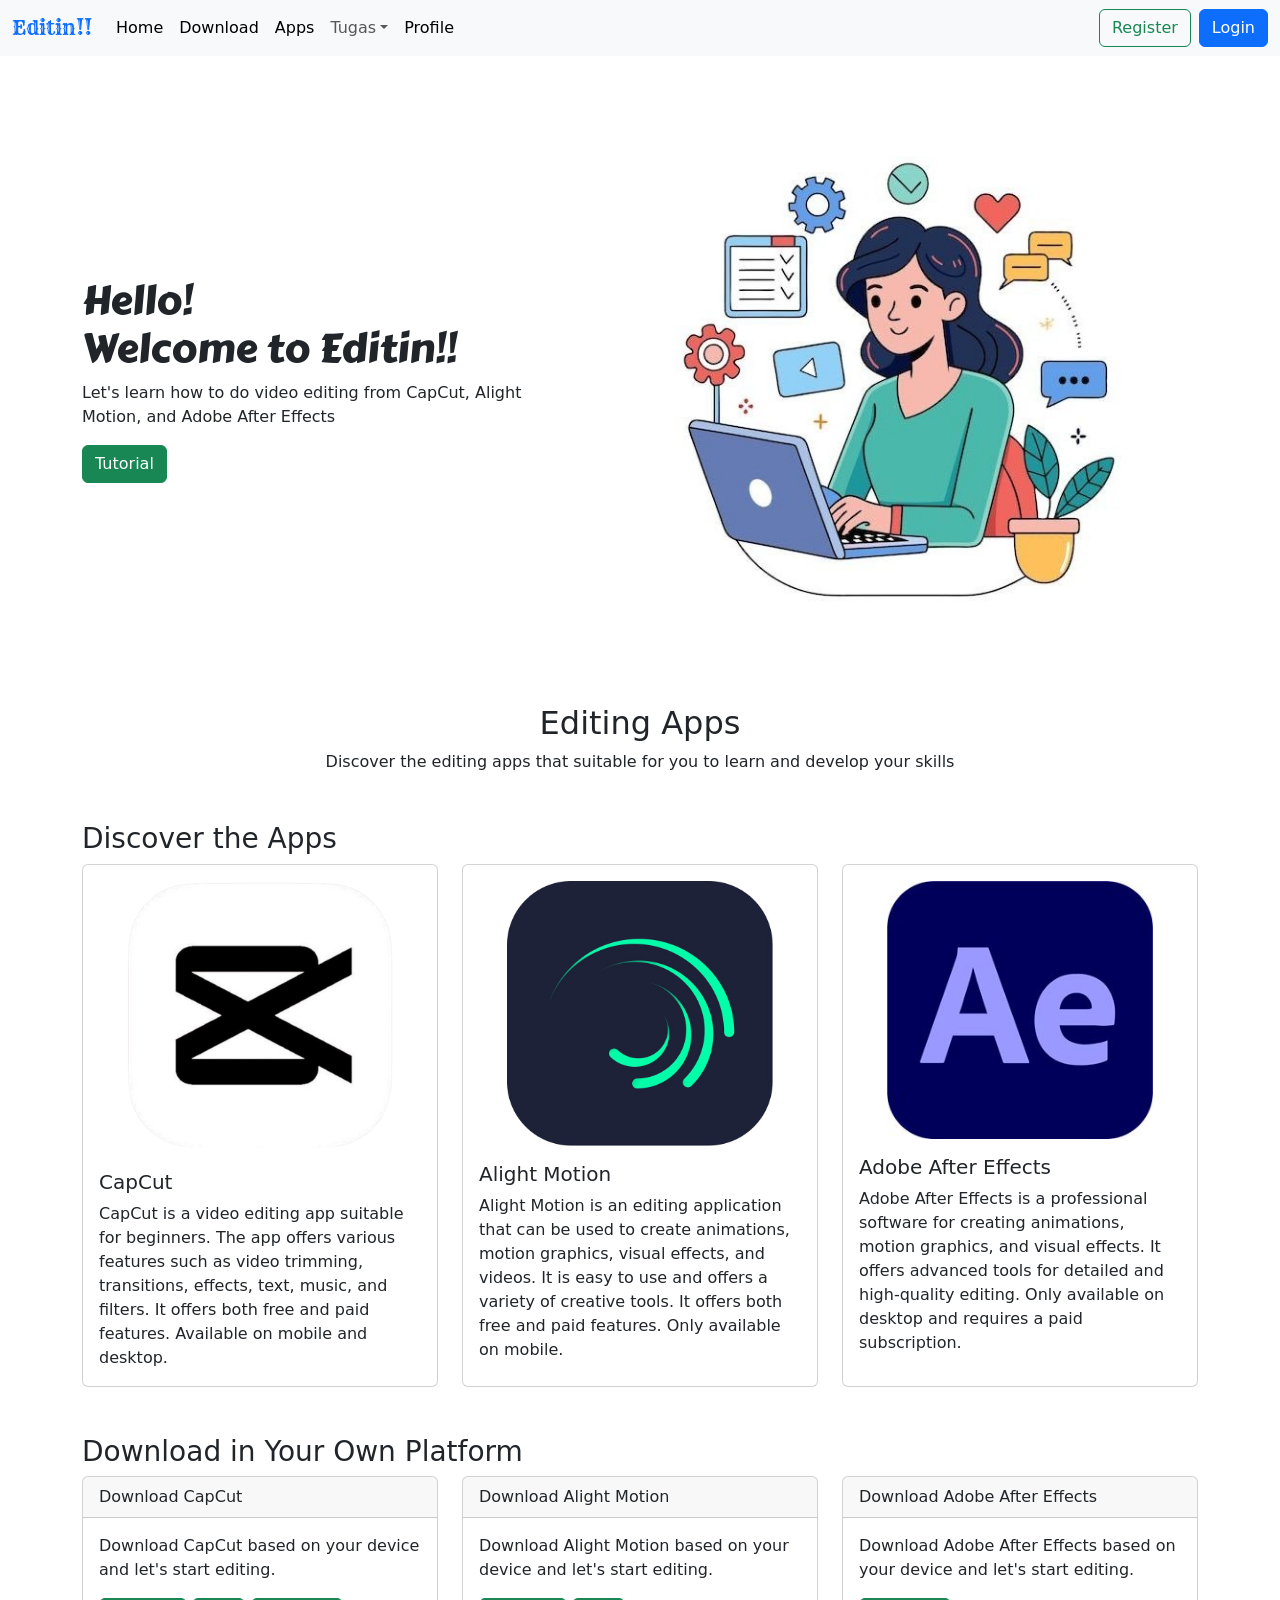
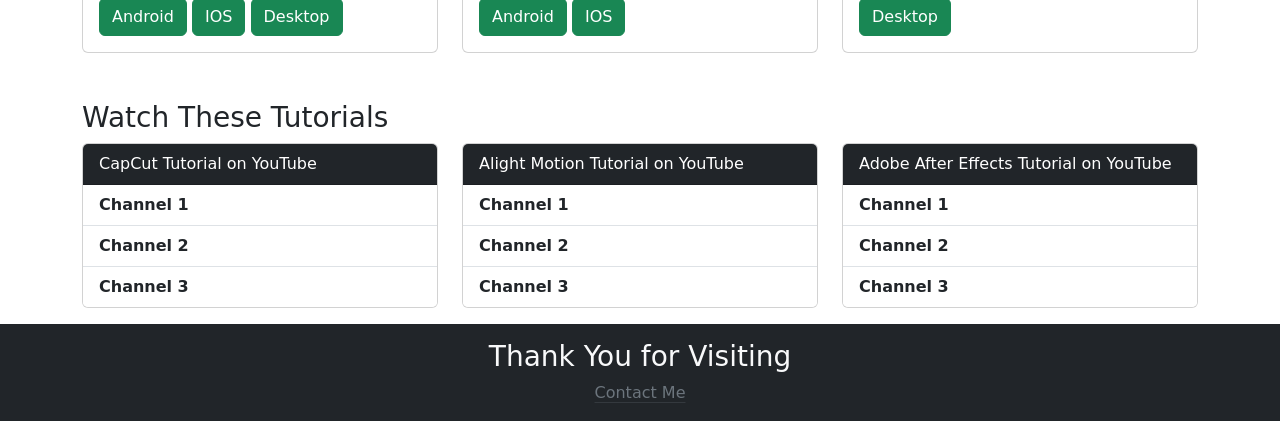
==== commit 2d120328: "Update index.html" ====
--- a/index.html
+++ b/index.html
@@ -13,7 +13,7 @@
   <nav class="navbar navbar-expand-lg bg-body-tertiary">
 
     <div class="container-fluid" id="logo">
-    <a class="navbar-brand text-warning bg-dark" href="/" style="font-family: 'Rye', cursive;">Editin!!</a>
+    <a class="navbar-brand text-primary" href="/" style="font-family: 'Rye', cursive;">Editin!!</a>
     <button class="navbar-toggler" type="button" data-bs-toggle="collapse" data-bs-target="#navbarSupportedContent" aria-controls="navbarSupportedContent" aria-expanded="false" aria-label="Toggle navigation">
       <span class="navbar-toggler-icon"></span>
     </button>
@@ -62,7 +62,7 @@
     <div class="container my-3 py-2" id="home">
         <div class="row my-6">
             <div class="col align-self-center">
-                <h1 style="font-family: 'Carter One', cursive;"> Welcome to Editin!!</h1>
+                <h1 style="font-family: 'Carter One', cursive;"> Hello! <br> Welcome to Editin!!</h1>
                 <p>Let's learn how to do video editing from CapCut, Alight Motion, and Adobe After Effects</p>
                 <a href="#tutorial" class="btn btn-success">Tutorial</a>
             </div>
@@ -77,7 +77,7 @@
     <!-- Apps -->
     <section id="aplikasi">
         <div class="container">
-            <div class="text-center mb-5">
+            <div class="text-center mt-3 mb-5">
                 <h2>Editing Apps</h2>
                 <p>Discover the editing apps that suitable for you to learn and develop your skills</p>
             </div>
@@ -87,7 +87,7 @@
 
          <div class="col-12 col-md-4 d-flex justify-content-center">
             <div class="card h-100">
-                  <img src="gambar/Untitled design (8).png" class="card-img-top" style="width: 92%; align-self: center;">
+                  <img src="gambar/Untitled design (8).png" class="card-img-top mt-3" style="width: 77%; align-self: center;">
                 <div class="card-body">
                   <h5 class="card-title">CapCut</h5>
                   <p class="card-text">CapCut is a video editing app suitable for beginners. The app offers various features such as video trimming, transitions, effects, text, music, and filters. It offers both free and paid features. Available on mobile and desktop.</p>
@@ -97,7 +97,7 @@
 
           <div class="col-12 col-md-4 d-flex justify-content-center">
             <div class="card h-100">
-                <img src="gambar/Alight Motion.jpe" class="card-img-top" style="width: 90%; align-self: center;">
+                <img src="gambar/Alight Motion.jpe" class="card-img-top mt-3" style="width: 75%; align-self: center;">
               <div class="card-body">
                 <h5 class="card-title">Alight Motion</h5>
                 <p class="card-text">Alight Motion is an editing application that can be used to create animations, motion graphics, visual effects, and videos. It is easy to use and offers a variety of creative tools. It offers both free and paid features. Only available on mobile.</p>
@@ -107,7 +107,7 @@
 
           <div class="col-12 col-md-4 d-flex justify-content-center">
             <div class="card h-100">
-                <img src="gambar/Adobe After Effects Logo PNG Vector (AI) Free Download.jpe" class="card-img-top" style="width: 90%; align-self: center;">
+                <img src="gambar/Adobe After Effects Logo PNG Vector (AI) Free Download.jpe" class="card-img-top mt-3" style="width: 75%; align-self: center;">
               <div class="card-body">
                 <h5 class="card-title">Adobe After Effects</h5>
                 <p class="card-text">Adobe After Effects is a professional software for creating animations, motion graphics, and visual effects. It offers advanced tools for detailed and high-quality editing. Only available on desktop and requires a paid subscription.</p>
